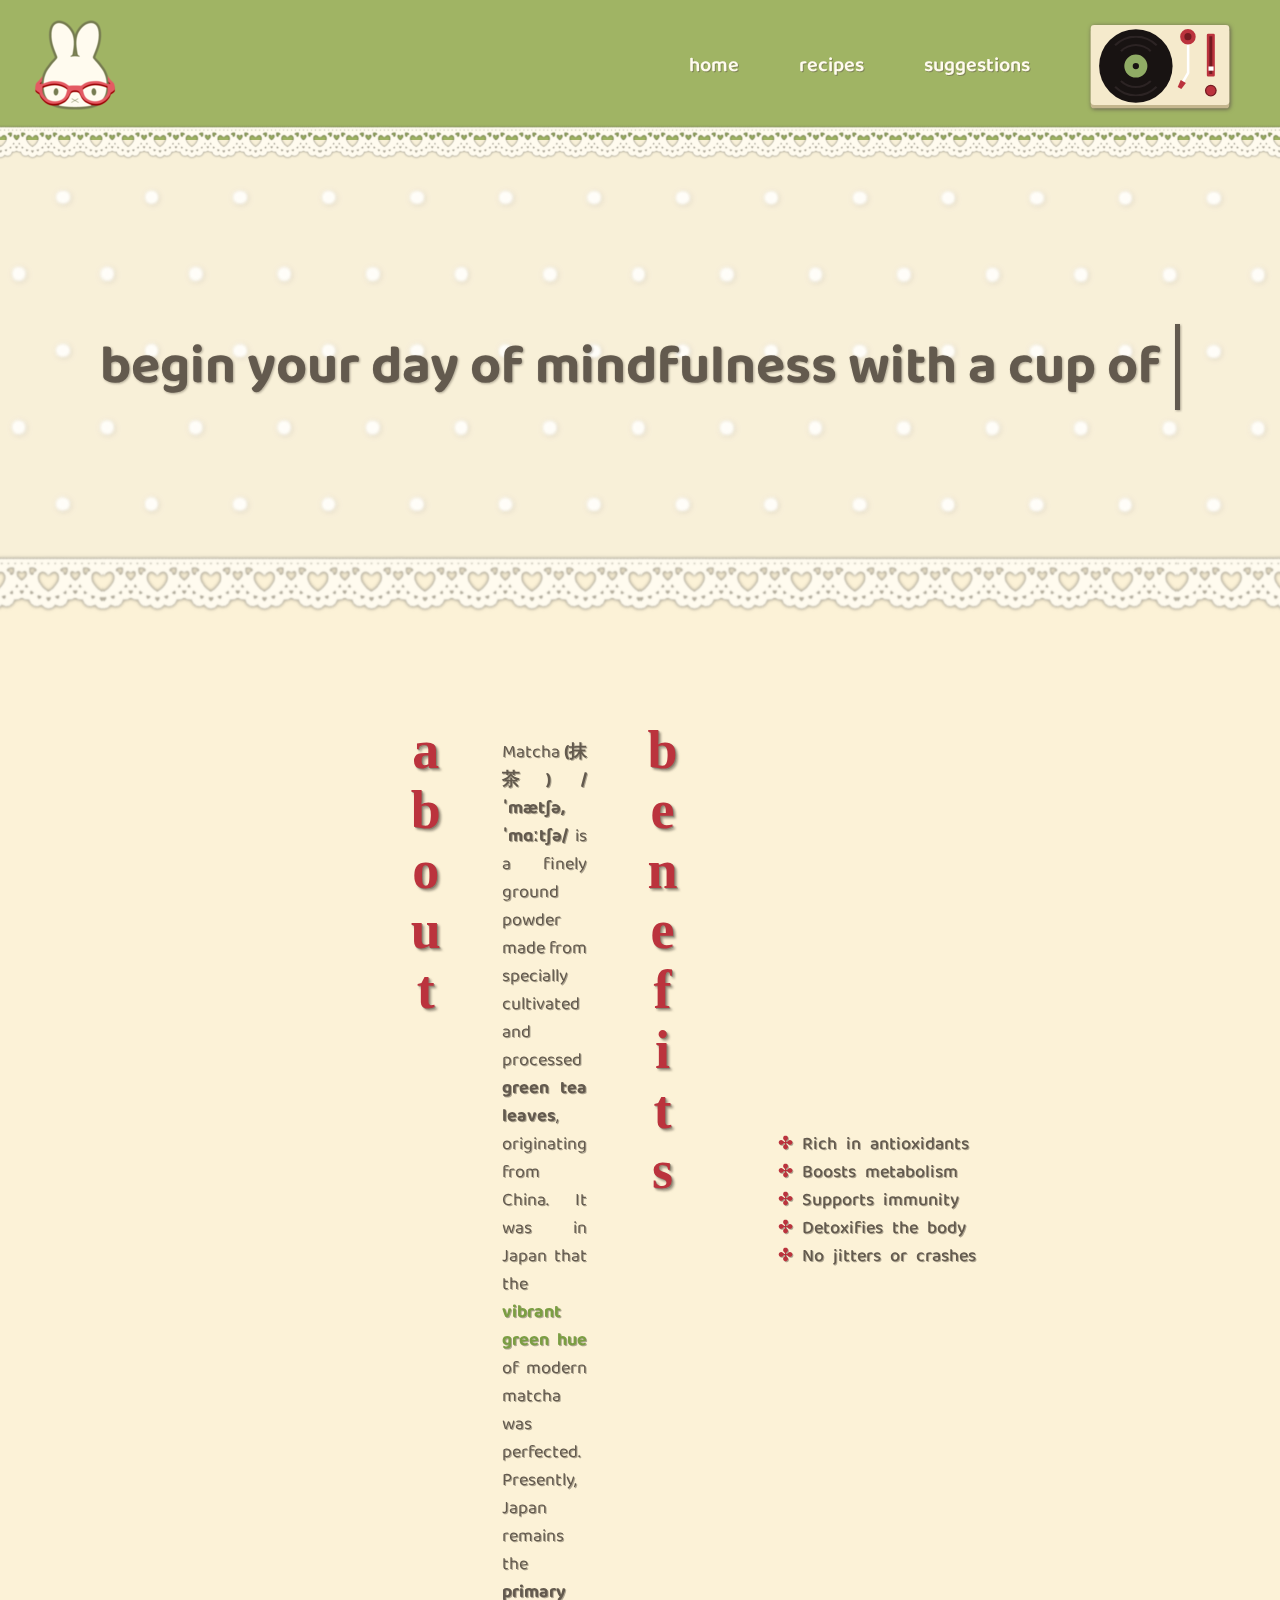
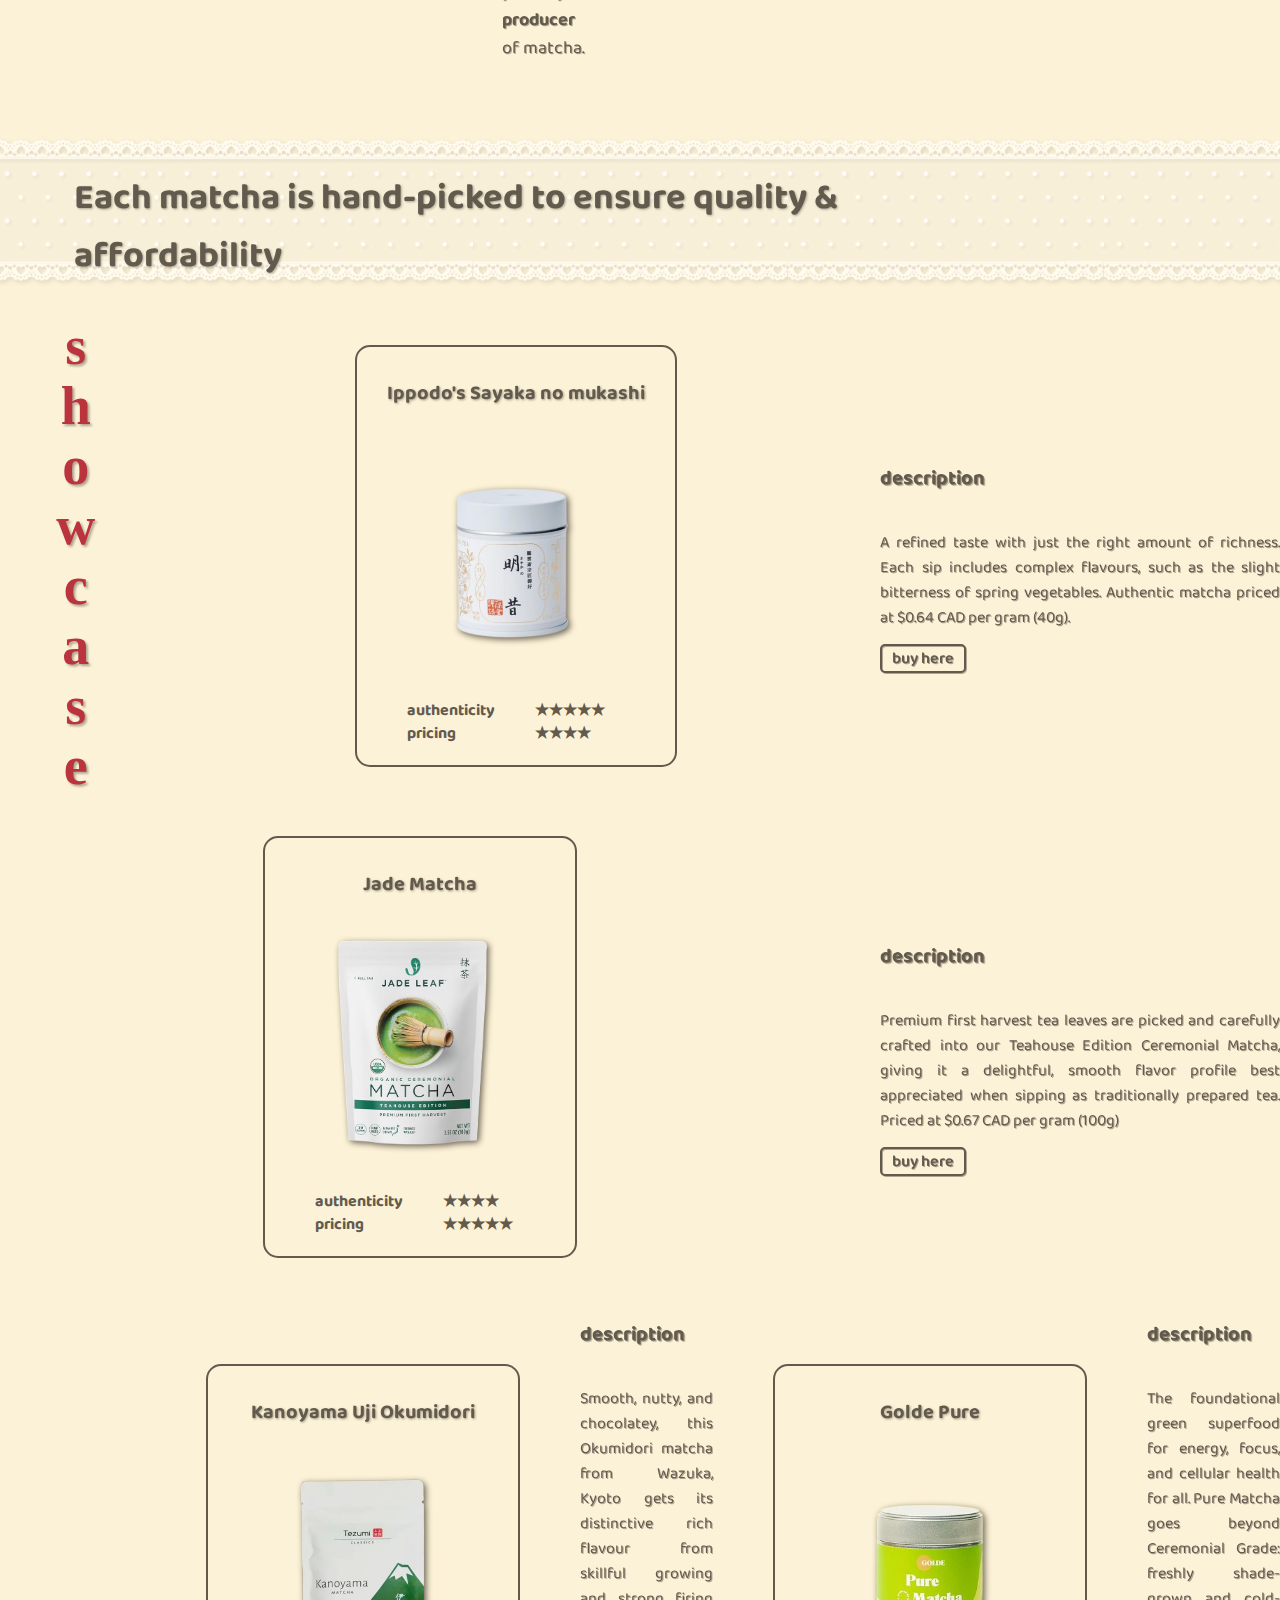
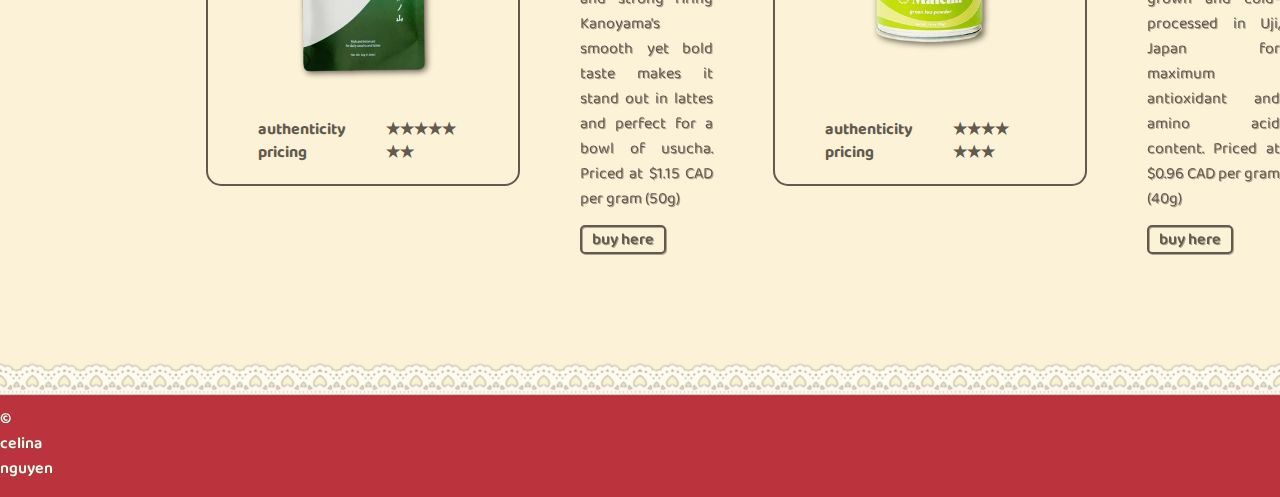
==== index.html @ a54052ea "Add hover effect to header right links" ====
<!DOCTYPE html>
<html lang="en">

    <head>
        <meta charset="utf-8">
        <title>Matcha Made . ݁₊ ⊹ . ݁˖ . ݁</title>
        <link rel="stylesheet" href="style.css">
        <link rel="stylesheet" href="record-player.css">
        <link href="https://fonts.googleapis.com/css2?family=Baloo+2:wght@400..800&display=swap" rel="stylesheet">
        <link href="https://fonts.googleapis.com/css2?family=Playfair+Display:ital,wght@0,400..900;1,400..900&display=swap" rel="stylesheet">
        <meta name="viewport" content="width=device-width, initial-scale=1.0">
    </head>
    
    <body>
        <!-- header -->
        <div class="header">
            <div class="left-items">
                <img class="logo" src="/assets/logo_red.png" alt="Logo of Matcha Made">
                <!-- record player -->
                 

            </div>
                    <div class="playerdiv">
                        <div class="player">
                            <div class="record">
                            <div class="label"></div>
                            </div>
                            <div class="tone-arm">
                            <div class="control"></div>
                            </div>
                            <button class="button"></button>
                            <div class="slider-container">
                                <!-- volume slider -->
                            <input type="range" class="slider" min="0" max="1" step="0.1" value="0.1"/>
                            </div>
                        </div>
                    </div>


                <audio loop class="my-song" src="/assets/ripples by bea (instrumental).mp3" preload="auto"></audio>
            
             <div class="right-links">
                <div class="home">
                    <a href="../index.html">home</a>
                </div>
                <div class="recipes">
                    <a href="../pages/recipes.html">recipes</a>
                </div>
                <div class="suggestions">
                    <a href="../pages/suggestions.html">suggestions</a>
                </div>
             </div>
            </div>
        </div>
        <div class="lace-trim-container"></div>

        <!-- main -->
            
            <div class="main">
                
            <p class="quote">begin your day of mindfulness with a cup of matcha ♥</p>
                <img class="dots" src="/assets/screen-tone.png">
                
                </div>
                <div class="midsection-lace"></div>
           
            <!-- about & benefits -->
             <div class="about-benefits">
                <div class="about-div"><h2>about</h2>
                        <div class="about"><p>Matcha <b>(抹茶) /ˈmætʃə, ˈmɑːtʃə/</b> is a finely ground powder made from specially cultivated 
                        and processed <b>green tea leaves</b>, originating from China. It was in Japan that the  
                        <span class="color: greenText"><b>vibrant green hue</b></span> of modern matcha was perfected. Presently, Japan remains the <b>primary producer</b> of matcha.</p></div>
                    </div>
                    <div class="benefits-div"><h2>benefits</h2>
                        <div class="listBenefits">
                            <ul>
                                <div class = "hover-container">
                                    <li class = "hover-text">Rich in antioxidants</li>
                                    <div class = "hover-description"><p>Matcha contains high levels of <b>catechins</b>, 
                                        specifically EGCG, which <b>reduces risk of chronic diseases</b> by protecting cell damage.</p>
                                    </div>
                                </div>
                                <div class = "hover-container">
                                    <li class = "hover-text">Boosts metabolism</li>
                                    <div class = "hover-description"><p>Due to its high concentration of <b>catechins (EGCG)</b>, matcha
                                        has shown to increase <b>metabolic rate</b>. Studies suggests that matcha increases
                                        calorie burning by <b>10%-40%</b>.</p>
                                    </div>
                                </div>
                                <div class = "hover-container">
                                    <li class = "hover-text">Supports immunity</li>
                                    <div class = "hover-description"><p>Its abundance of antioxidants <b>reduces inflammation</b>,
                                        and protect against infections. EGCG has <b>antimicrobial properties</b> which inhibits
                                        the growth of bacteria and viruses.</p>
                                    </div>
                                </div>
                               <div class = "hover-container">
                                    <li class = "hover-text">Detoxifies the body</li>
                                    <div class = "hover-description"><p><b>Our body is a temple</b>; Being shade-grown,
                                        matcha leaves contain <b>chlorophyll</b> which aids the body removing 
                                        harmful toxins.</p>
                                    </div>
                                </div>
                                <div class = "hover-container">
                                    <li class = "hover-text">No jitters or crashes</li>
                                    <div class = "hover-description"><p>The caffeine in a cup of matcha
                                        is <b>released gradually</b>, allowing for an <b>even and prolonged release of energy</b>.
                                        As well as containing <b>L-theanine</b>, it promotes <b>relaxation</b> and <b>counterbalance</b> 
                                        the stimulating effects of caffeine, preventing a crash.
                                    </p>
                                    </div>
                                </div>
                            </div>
                        </ul>
                    </div>
            </div>
        </div> 
    </div>
    <div class="quote-in-lace">
        <div class="lace-label"></div>
        <p class="main2">Each matcha is hand-picked to ensure quality & affordability</p>
        </div>
        
        
        <!-- showcase -->
         <div class="showcase">
            <div class="showcase-div"><h2>showcase</h2>
                <!-- product container starts-->
            <div class="container">
                <div class="attributes">
                    <div class="product-name"><p>Ippodo's Sayaka no mukashi</p></div>
                    <img class="matcha" src="/assets/ippodo-sayaka-no-mukashi.png" width="250" height="auto" alt="40g of ippodo sayaka no mukashi">
                    <div class="stats-and-stars">
                        <div class="stats">
                            <p>authenticity</p>
                            <p>pricing</p>
                        </div>
                        <div class="stars">
                            <p>★★★★★</p>
                            <p>★★★★</p>
                        </div>       
                    </div>
                </div>
            </div>
                <div class="matcha-description">
                    <div class="description-title"><p><b>description</p></b></div>
                    <div class="description">
                        <p>A refined taste with just the right amount of richness. 
                            Each sip includes complex flavours, such as the slight bitterness of 
                            spring vegetables. Authentic matcha priced at $0.64 CAD per gram (40g).
                        </p>
                    </div>
                    <div class="buy">
                        <a href="https://global.ippodo-tea.co.jp/collections/matcha/products/matcha103644" target="_blank"  rel="noopener noreferrer">buy here</a>
                    </div>
                </div>
                <!-- product container ends -->
                 <!-- product 2 container starts-->
            <div class="container">
                <div class="attributes">
                    <div class="product-name"><p>Jade Matcha</p></div>
                    <img class="matcha" src="/assets/jade-leaf-matcha.png" alt="jade matcha"width="250" height="auto">
                    <div class="stats-and-stars">
                        <div class="stats">
                            <p>authenticity</p>
                            <p>pricing</p>
                        </div>
                        <div class="stars">
                            <p>★★★★</p>
                            <p>★★★★★</p>
                        </div>       
                    </div>
                </div>
            </div>
                <div class="matcha-description">
                    <div class="description-title"><p><b>description</p></b></div>
                    <div class="description">
                        <p>Premium first harvest tea leaves are picked and carefully crafted 
                            into our Teahouse Edition Ceremonial Matcha, giving it a delightful, 
                            smooth flavor profile best appreciated when sipping as traditionally 
                            prepared tea. Priced at $0.67 CAD per gram (100g)</p>
                    </div>
                    <div class="buy">
                        <a href="https://www.amazon.ca/Jade-Leaf-Matcha-Green-Powder/dp/B0842CZ2XX/ref=sr_1_5?dib=eyJ2IjoiMSJ9.[base64].jXIRJi3l_YTGMRkUQ04nAOIEopFW9XgrKDy7PlJ4DF0&dib_tag=se&keywords=Akira%2BMatcha%2B30g%2B-%2BOrganic%2BPremium%2BCeremonial%2BJapanese%2BMatcha%2BGreen%2BTea%2BPowder%2B-%2BFirst%2BHarvest%2B-%2BZero%2BSugar%2B-%2BUSDA%2Band%2BJAS%2BCertified&linkCode=gs3&qid=1728578984&sr=8-5&th=1" target="_blank" rel="noopener noreferrer">buy here</a>
                    </div>
                </div>
                <!-- product 2 container ends -->

                <!-- ROW 2 -->

                 <!-- product 3 container starts-->
            <div class="row-2">
                <div class="container">
                    <div class="attributes">
                        <div class="product-name"><p>Kanoyama Uji Okumidori</p></div>
                        <img class="matcha" src="/assets/kanoyama-uji-okumidori-matcha.png" alt="kanoyama uji okumidori"width="250" height="auto">
                        <div class="stats-and-stars">
                            <div class="stats">
                                <p>authenticity</p>
                                <p>pricing</p>
                            </div>
                            <div class="stars">
                                <p>★★★★★</p>
                                <p>★★</p>
                            </div>       
                        </div>
                    </div>
                </div>
                <div class="matcha-description">
                    <div class="description-title"><p><b>description</p></b></div>
                    <div class="description">
                        <p>Smooth, nutty, and chocolatey, this Okumidori matcha from Wazuka, 
                            Kyoto gets its distinctive rich flavour from skillful growing and strong firing
                            Kanoyama's smooth yet bold taste makes it stand out in lattes and perfect for a bowl of usucha.
                            Priced at $1.15 CAD per gram (50g)</p>
                    </div>
                    <div class="buy">
                        <a href="https://www.tezumi.com/collections/matcha/products/kanoyama-matcha?variant=41607180943527" target="_blank" rel="noopener noreferrer">buy here</a>
                    </div>
                </div>
                <!-- product 3 container ends -->
                 <!-- product 4 container starts-->
            <div class="container">
                <div class="attributes">
                    <div class="product-name"><p>Golde Pure</p></div>
                    <img class="matcha" src="/assets/golde-pure.png" width="250" height="auto">
                    <div class="stats-and-stars">
                        <div class="stats">
                            <p>authenticity</p>
                            <p>pricing</p>
                        </div>
                        <div class="stars">
                            <p>★★★★</p>
                            <p>★★★</p>
                        </div>       
                    </div>
                </div>
            </div>
                <div class="matcha-description">
                    <div class="description-title"><p><b>description</p></b></div>
                    <div class="description">
                        <p>The foundational green superfood for energy, focus, and cellular 
                            health for all. Pure Matcha goes beyond Ceremonial Grade: 
                            freshly shade-grown and cold-processed in Uji, Japan for maximum 
                            antioxidant and amino acid content. Priced at $0.96 CAD per gram (40g)

                        </p>
                    </div>
                    <div class="buy">
                        <a href="https://golde.co/products/new-pure-matcha?variant=39780490903621" target="_blank" rel="noopener noreferrer">buy here</a>
                    </div>
                </div>
            </div>
                <!-- product 4 container ends -->
                 
                 
            </div>        
        </div>
        <div class="lace-trim-footer-container"></div>
        <script src="script.js"></script>
        <!-- footer -->
            <div class="footer">
                    <div class="copyright">
                        <p>© celina nguyen</p>
                    </div>
                    <div class="madewithlove">
                        <p>made with love</p>
                    </div>
                    
            </div>
            
    </body>  
</html>
---- style.css ----
.red{
    color: #bb333d;
}
.green{
    color: #a0b464;
}
.greenText{
    color: #7b9e43;
}
.beige{
    color: #FCF2D7;
}
.brown{
    color: #635A4E;
}
.offWhite{
    color: #FFFBEF;
}

body {
    height: 100vh;
    width: 100vw;
    margin: 0;
    display: flex;
    flex-direction: column;
    font-family: 'Baloo 2', sans-serif;
    background-color: #FCF2D7;
    color: #635A4E;

    /* hides horizontal scroll bar */
    overflow-x: hidden;
    
}

/* titles for about/benefits/showcase */
h2 {
    color: #bb333d;
    font-family: 'Cormorant Garamond';
    font-size: 54px;
    writing-mode: vertical-rl;
    text-orientation: upright;
    filter: drop-shadow(2px 2px 1px #635a4e81);

}

/* green header with logo and links */
.header{
    display: flex;
    justify-content: space-between;
    align-items: center;
    background-color: #a0b464;
    padding-bottom: 10px;
    max-height: 130px;

}

.playerdiv {
    position: absolute;
    right: 120px;
}

.logo {
    height: auto;
    width: 90px;
}

.left-items{
    padding: 0;
    display: flex;
    margin: 30px;
    justify-content: space-between;
}

.right-links{
    padding-right: 200px;
    margin: 50px;
    display: flex;
    gap: 60px;
    font-size: 20px;
    justify-content: center;
    filter: drop-shadow(1px 1px 0.5px #635a4e81);

    
}

.lace-trim-container {
    display: flex;
    align-items: center;
    justify-content: center;
    margin-top: -18px;
    z-index: 2;

}

.dots {
    display: flex;
    align-items: center;
    justify-content: center;
    transform: translate(0, -51%);
    
    filter: drop-shadow(1px 1px 2px #635a4e3b);
    z-index: -20;
    
}

.dots img {
    width: 117%;
    height: auto;
}

.midsection-lace {
    display: flex;
    align-items: center;
    justify-content: center;
    z-index: 1;

    height: auto;
    max-width: 100%;
    margin-top: -120px;
    margin-bottom: 90px;
}


.lace-trim-footer-container {
    display: flex;
    align-items: center;
    justify-content: center;
    margin-bottom: -10px;
    z-index: 1;

}


.midsection-lace img {
    max-width: 100%;
    height: auto;

}

.lace-trim-container img,
.lace-trim-footer-container img {
    max-width: 100%;
    height: auto;
    display: block;
    overflow: hidden;
}


/* big quote area (midsection?) */
.main {
    font-size: 54px;
    margin: 100px;
    flex-wrap: wrap;
    display: flex;
    justify-content: center;
    font-weight: bold;
    max-height: 300px;
}

.quote-in-lace {
    display: flex;
    justify-content: center;
    align-items: center;
    font-size: 36px;
    font-weight: 700;
    
}

.lace-label {
    width: 25%;
    height: auto;
}

.lace-label {
    display: flex;
    align-items: center;
    justify-content: center;
    
    
    filter: drop-shadow(2px 2px 2px #635a4e31);
    z-index: -20;
    

}

.main2 {
    justify-content: center;
    align-items: center;
    display: flex;

    transform: translate(-25%, 25%);
    filter: drop-shadow(1px 1px 1px #635a4e81);
}

.quote {
    display: inline-block;
    text-align: center;
    filter: drop-shadow(1px 1px 1px #635a4e81);
}

.quote {
    display: inline-block;
    width: fit-content;
    padding-right: 5px;
    white-space: nowrap;
    overflow: hidden;
    border-right: 5px solid #635A4E;
    animation: 
        typing 3.8s,
        cursor 0.8s step-end infinite alternate;
}

@keyframes cursor {
    50% { border-color: transparent; } 
}
@keyframes typing {
    from { width: 0%; }
    to { width: 76%; }
}

a {
    font-weight: 600;
    text-decoration: none;
    color: #FFFBEF;
    
}

.right-links div {
    position: relative;
    overflow: hidden;
}
.home a::before,
.recipes a::before,
.suggestions a::before {
    content: "";
    position: absolute;
    width: 100%;
    height: 2px;
    border-radius: 4px;
    background-color: #FFFBEF;
    bottom: 0;
    left: 0;
    transform-origin: right;
    transform: scaleX(0);
    transition: transform 300ms ease-in-out;
    filter: drop-shadow(1px 1px 0.5px #635a4e81);

}

.home a:hover::before,
.recipes a:hover::before,
.suggestions a:hover::before {
    transform-origin: left;
    transform: scaleX(1);
}

.home a:hover, 
.recipes a:hover, 
.suggestions a:hover {
    color: #FFFBEF;
    position: relative; /* Ensure pseudo-element positioning works */
}




/* list customization */

ul {
    list-style-position: outside;
    word-spacing: 5px;
    font-size: 18px;
    list-style: none;
    
}

/* before item list */
ul li::before {
    content: "✤ ";
    color: #bb333d;
    width: 1em;

}

/* hover text transition */
.hover-container {
    position: relative;
    width: 200px;
    overflow: hidden;
}

.hover-description {
    max-height: 0;
    overflow: hidden;
    transition: max-height 1.4s ease;
    text-align: justify; 

    
}

.hover-text {
    font-weight: 500;
    cursor: pointer;
    font-size: 18px;
}

.hover-container:hover .hover-description {
    max-height: 500px;
}

/* about and benefits   */
.about-benefits {

    display: flex;
    justify-content: space-around;
    padding-right: 150px;
    padding-left: 150px;
    gap: 0;
    filter: drop-shadow(1px 1px 0.5px #635a4e81);

}

.about-div {
    margin: auto;
    display: flex;
    max-width: 500px;
    margin-left: 200px;
}
.benefits-div {
    margin-right: 400px;
    display: flex;
    max-width: 1000px;
}

.listBenefits {
    display: flex;
    margin: auto;
    justify-content: center;

}

.about {
    margin: auto;
    text-align: justify; 
    font-size: 18px;
    
}

/* container for matcha */

.showcase {
    display: flex;
    justify-content: space-around;
    margin-bottom: 100px;
    
}

.showcase-div {
    margin-inline-end: auto;
    display: flex;
    gap: 40px;
    align-items: center;

    max-width: 1800px;
    flex-wrap: wrap;
    
}

.matcha-description {
    display: flex;
    justify-content: center;
    align-items: left;
    flex-direction: column;
    filter: drop-shadow(1px 1px 0.5px #635a4e81);

    
    
}
.container {
    display: flex;
    margin: auto;
    align-items: center;
}

.row-2 {
    padding-left: 206px;
    display: flex;
    margin: auto;
    align-items: center;
    gap: 60px;
    max-width: 1800px;

}

.product-name{
    text-align: center;
    width: 100%;
    font-weight: bold;
    font-size: 20px;
    display: flex;
    justify-content: center;
    flex-wrap: wrap;
    filter: drop-shadow(1px 1px 1px #635a4e81);
    
}

.matcha {
    /* (offset-x offset-y blur-radius) */
    filter: drop-shadow(2px 2px 3px #635A4E);
}
.attributes {
    padding-top: 10px;
    padding-left: 30px;
    padding-right: 30px;
    border: 2px solid #635A4E;
    border-radius: 15px;
    display: flex;
    justify-content: center;
    flex-direction: column;
    max-width: 200px;
    max-width: 100%;
}

.stats-and-stars {
    display: flex;
}
.stats,
.stars {
    display: flex;
    flex-direction: column;
    padding: 20px;
}

.stats p,
.stars p {
    /* adjusts top and bottom margin negatively */
    margin: -1px 0; 
    font-weight: bold;
}



.description-title {
    display: flex;
    font-size: 20px;
    filter: drop-shadow(1px 1px 0.5px #635a4e81);
}

.description {
    display: flex;
    justify-content: center;
    flex-wrap: wrap;
    max-width: 400px;
    text-align: justify;
    
}

.buy a {
    color: #635A4E;
    border: 2px solid #635A4E;
    max-width: 100px;
    border-radius: 5px;
    text-align: center;

    padding: 0 10px;
}
/* footer */
.footer{
    display: flex;
    font-weight: 600;
    gap: 1500px;
    justify-content: space-around;
    align-items: center;
    background-color: #bb333d;
    width: 100%;
    color: #FFFBEF;
}

.copyright,
.madewithlove {
    filter: drop-shadow(1px 1px 0.5px #635a4e81);
}
---- record-player.css ----
.playerdiv {
    transform: scale(0.42);
    transform-origin: top left;
    filter: drop-shadow(2px 2px 5px #635A4E);

}


.player {
  background-color: #f5eacc;
  width: 330px;
  height: 190px;
  position: absolute;
  transform: translate(-50%, -50%);
  left: 50%;
  top: 50%;
  border-radius: 8px;
  box-shadow: 0 8px 0 0 #c4b68e;
}
.record {
  height: 175px;
  width: 175px;
  background-color: #181312;
  border-radius: 50%;
  position: absolute;
  top: 10px;
  left: 20px;
  display: flex;
  align-items: center;
  justify-content: center;
}
.record:before,
.record:after {
  position: absolute;
  content: "";
  border: 5px solid transparent;
  border-top-color: #2c2424;
  border-bottom-color: #2c2424;
  border-radius: 50%;
}
.record:before {
  height: 135px;
  width: 135px;
}
.record:after {
  height: 95px;
  width: 95px;
}
.label {
  background-color: #181312;
  height: 15px;
  width: 15px;
  border: 20px solid #90ac65;
  border-radius: 50%;
}
.tone-arm {
  height: 90px;
  width: 6px;
  background-color: #ffffff;
  position: absolute;
  top: 25px;
  right: 95px;
  transition: 1s;
  transform-origin: top;
}
.control {
  background-color: #741b21;
  height: 17px;
  width: 17px;
  border: 10px solid #bb333d;
  border-radius: 50%;
  position: absolute;
  top: -16px;
  left: -16px;
}
.tone-arm:before {
  content: "";
  height: 40px;
  width: 6px;
  background-color: #ffffff;
  position: absolute;
  transform: rotate(30deg);
  bottom: -36px;
  right: 10px;
}
.tone-arm:after {
  content: "";
  position: absolute;
  height: 0;
  width: 10px;
  border-top: 18px solid #bb333d;
  border-left: 2px solid transparent;
  border-right: 2px solid transparent;
  top: 108px;
  right: 12.5px;
  transform: rotate(30deg);
}
.button {
  height: 28px;
  width: 28px;
  background-color: #bb333d;
  border-radius: 50%;
  position: absolute;
  bottom: 20px;
  right: 30px;
  border: none;
  border: 3.5px solid #741b21;
  outline: none;
  cursor: pointer;
}
.slider {
  -webkit-appearance: none;
  appearance: none;
  transform: rotate(-90deg);
  width: 90px;
  height: 7px;
  position: absolute;
  left: 233px;
  top: 60px;
  background-color: #741b21;
  outline: none;
  border-radius: 3px;
  border: 6px solid #bb333d;
}
.slider::-webkit-slider-thumb {
  -webkit-appearance: none;
  appearance: none;
  width: 10px;
  height: 12px;
  background-color: #ffffff;
  cursor: pointer;
}
.play {
  transform: rotate(30deg);
  transform-origin: top;
  transition: 1s;
}
.on {
  animation: spin 3s 1s linear infinite;
}
@keyframes spin {
  100% {
    transform: rotate(360deg);
  }
}
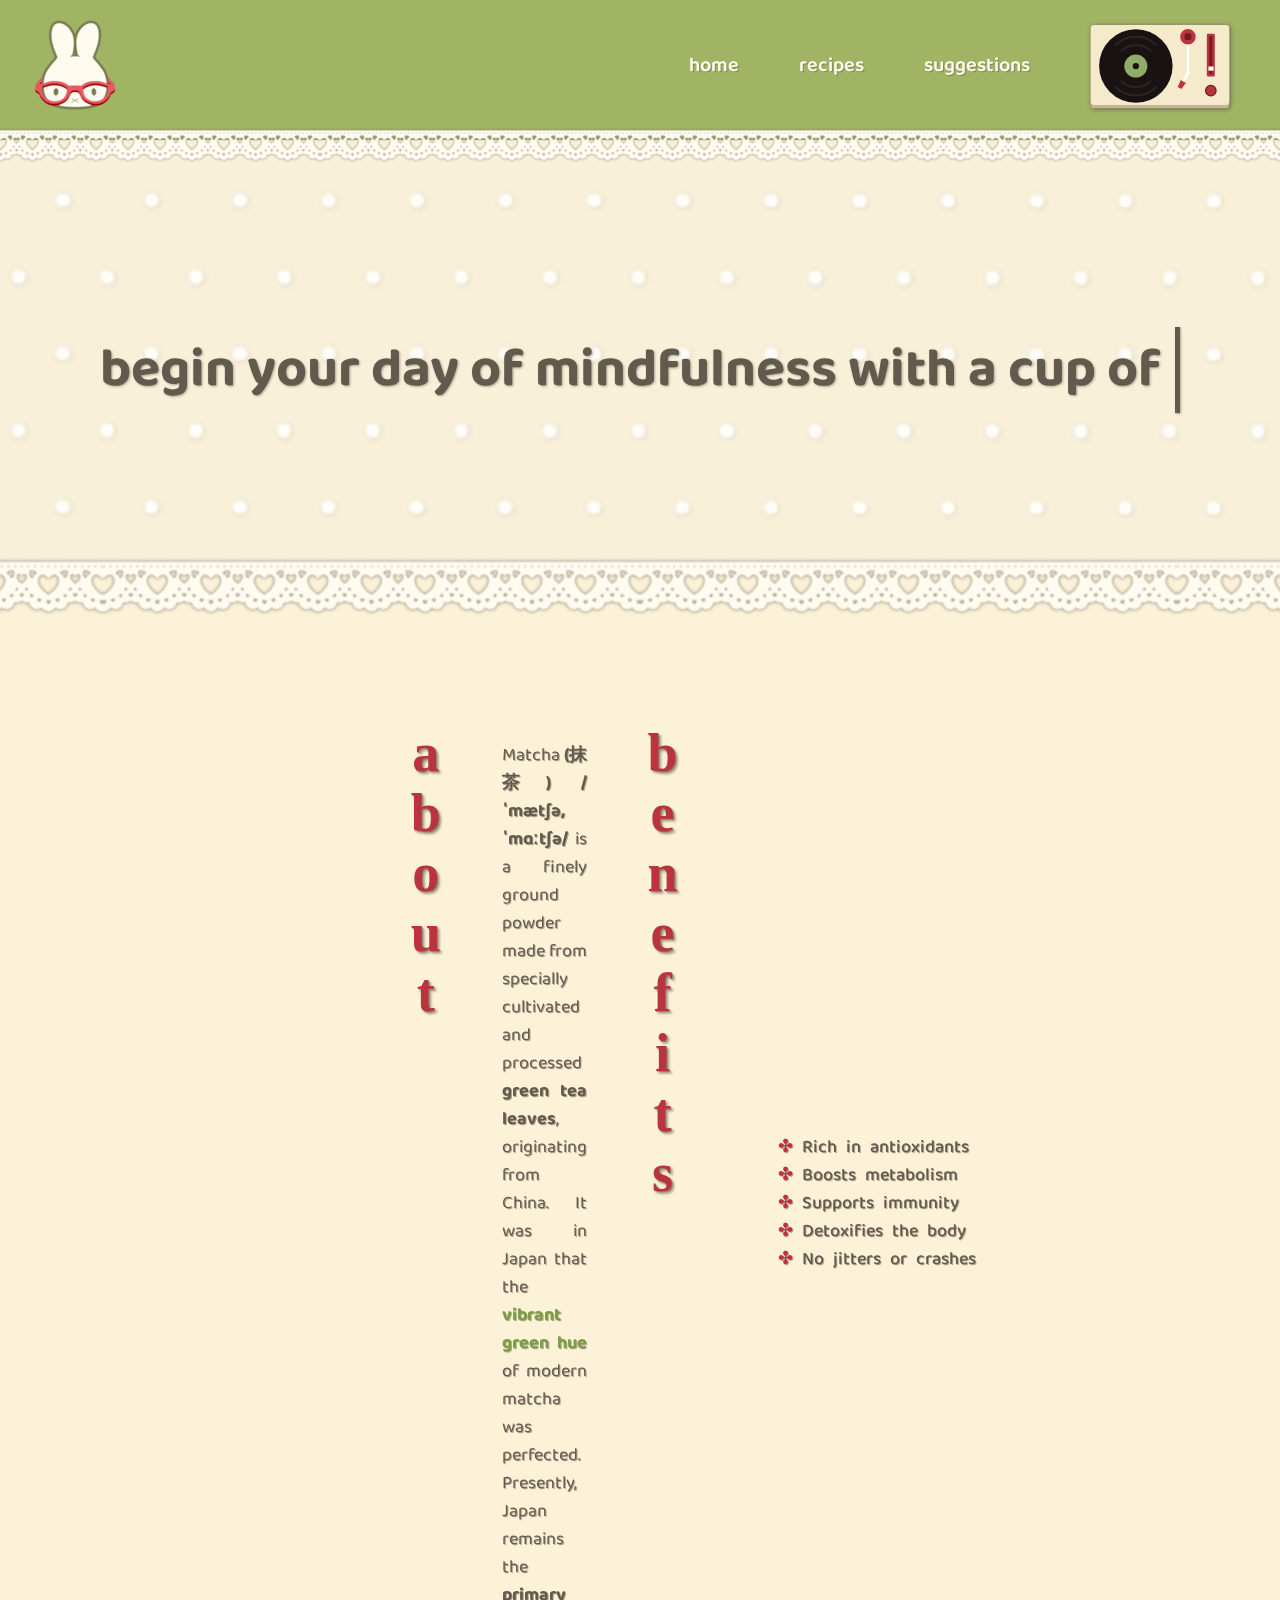
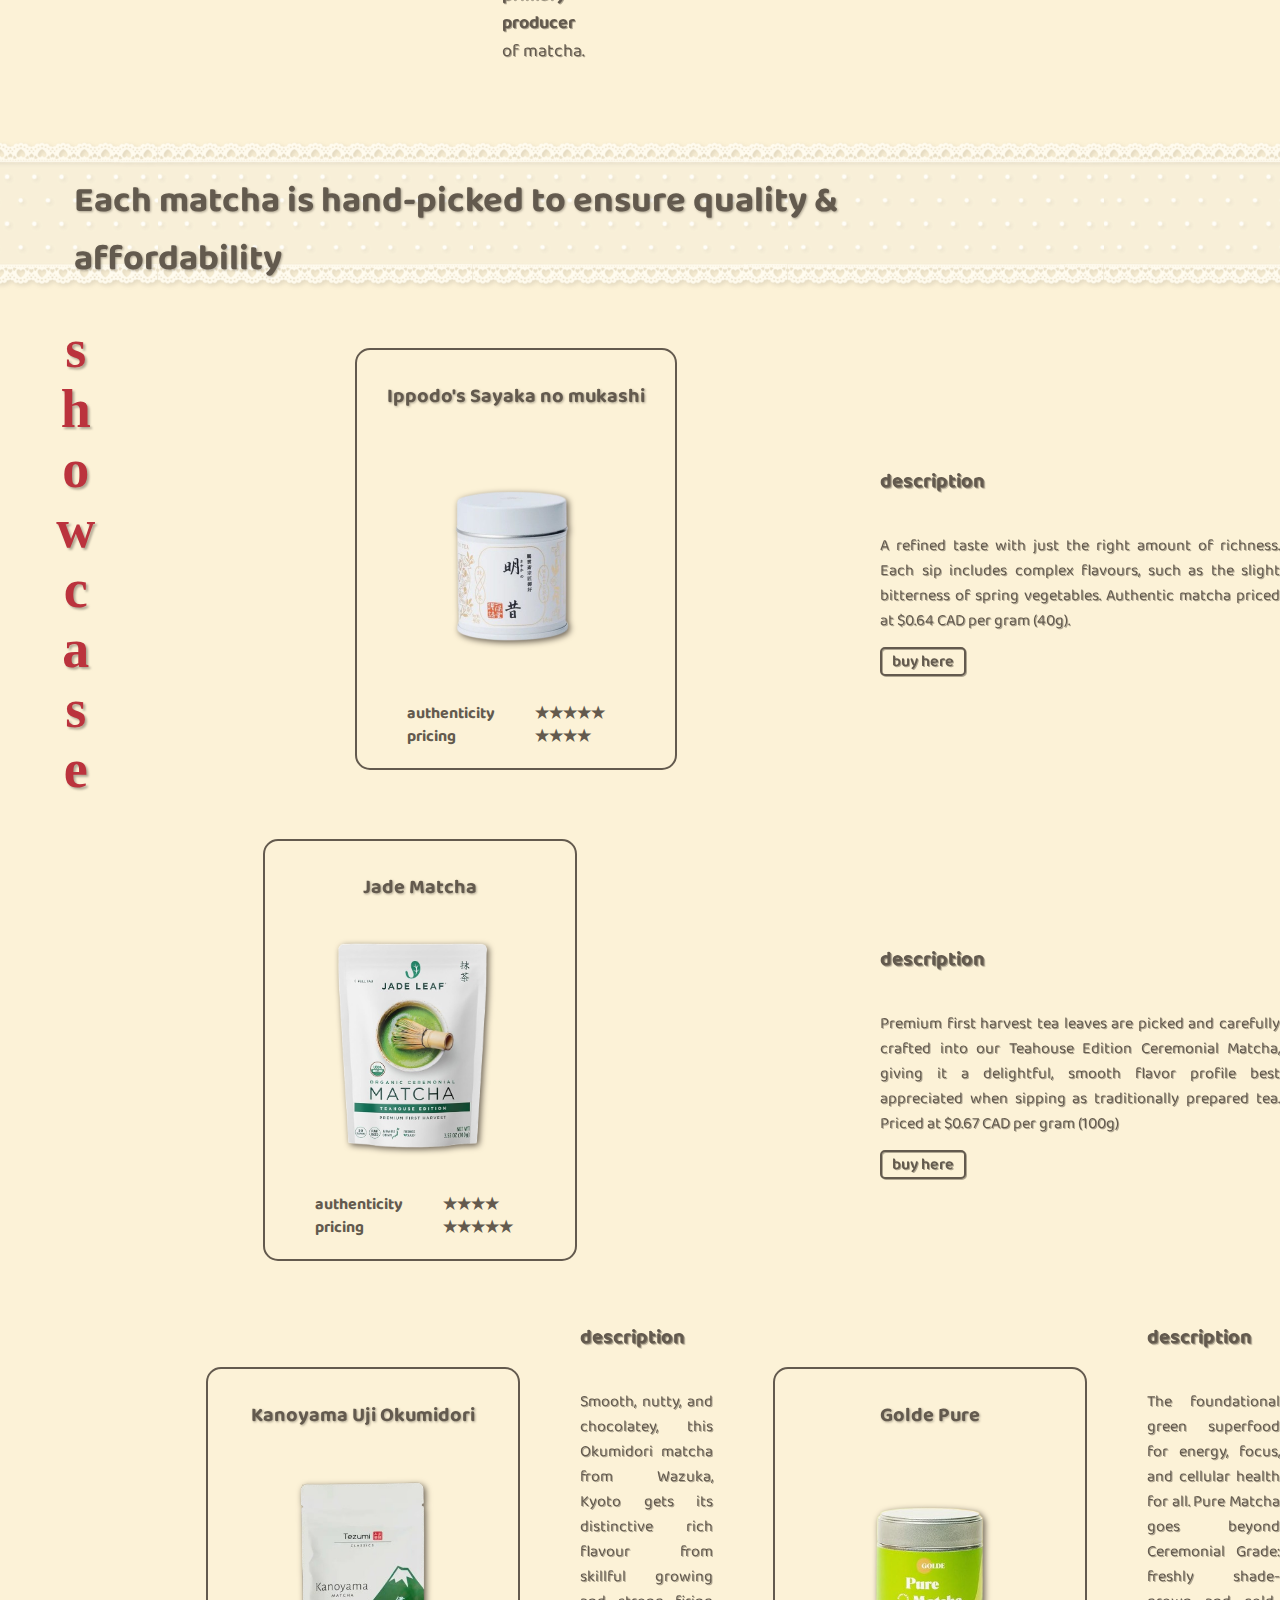
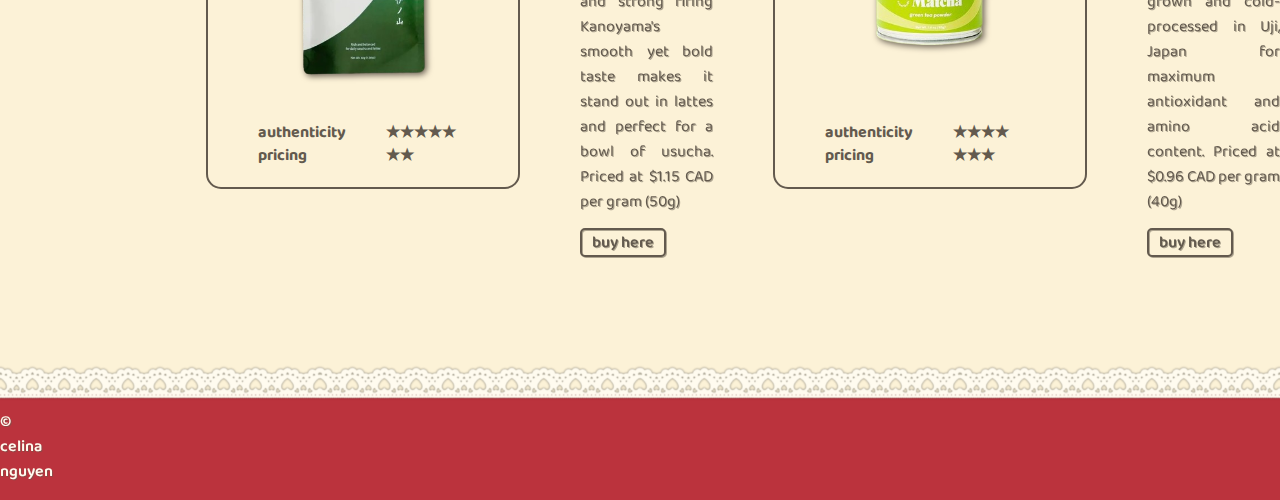
==== commit 3e55ac0a: "Add index skeleton to suggestions" ====
--- a/index.html
+++ b/index.html
@@ -2,7 +2,8 @@
 <html lang="en">
 
     <head>
-        <meta charset="utf-8">
+        <meta charset="UTF-8">
+        <meta name="viewport" content="width=device-width, initial-scale=1.0">
         <title>Matcha Made . ݁₊ ⊹ . ݁˖ . ݁</title>
         <link rel="stylesheet" href="style.css">
         <link rel="stylesheet" href="record-player.css">
--- a/style.css
+++ b/style.css
@@ -87,7 +87,7 @@
     display: flex;
     align-items: center;
     justify-content: center;
-    margin-top: -18px;
+    margin-top: -15px;
     z-index: 2;
 
 }
@@ -235,8 +235,8 @@
     content: "";
     position: absolute;
     width: 100%;
-    height: 2px;
-    border-radius: 4px;
+    height: 2.5px;
+    border-radius: 10px;
     background-color: #FFFBEF;
     bottom: 0;
     left: 0;
@@ -258,7 +258,6 @@
 .recipes a:hover, 
 .suggestions a:hover {
     color: #FFFBEF;
-    position: relative; /* Ensure pseudo-element positioning works */
 }
 
 
@@ -454,6 +453,10 @@
     text-align: justify;
     
 }
+.buy {
+    position: relative;
+    display: inline-block; 
+}
 
 .buy a {
     color: #635A4E;
@@ -461,9 +464,39 @@
     max-width: 100px;
     border-radius: 5px;
     text-align: center;
-
     padding: 0 10px;
-}
+    
+    position: relative;
+    z-index: 1;
+    transition: 300ms;
+
+    transition: 300ms;
+}
+
+.buy a::before {
+    content: '';
+    position: absolute;
+    width: 100%;
+    height: 100%; 
+    background: #635A4E; 
+    top: 0;
+    left: 0;
+    z-index: -1; 
+    transition: transform 500ms ease; 
+    transform-origin: right; 
+    transform: scaleX(0); 
+}
+
+.buy a:hover::before {
+    transform-origin: left;
+    transition: transform 500ms ease;
+    transform: scaleX(1);
+}
+
+.buy a:hover {
+    color: #FCF2D7;
+}
+
 /* footer */
 .footer{
     display: flex;
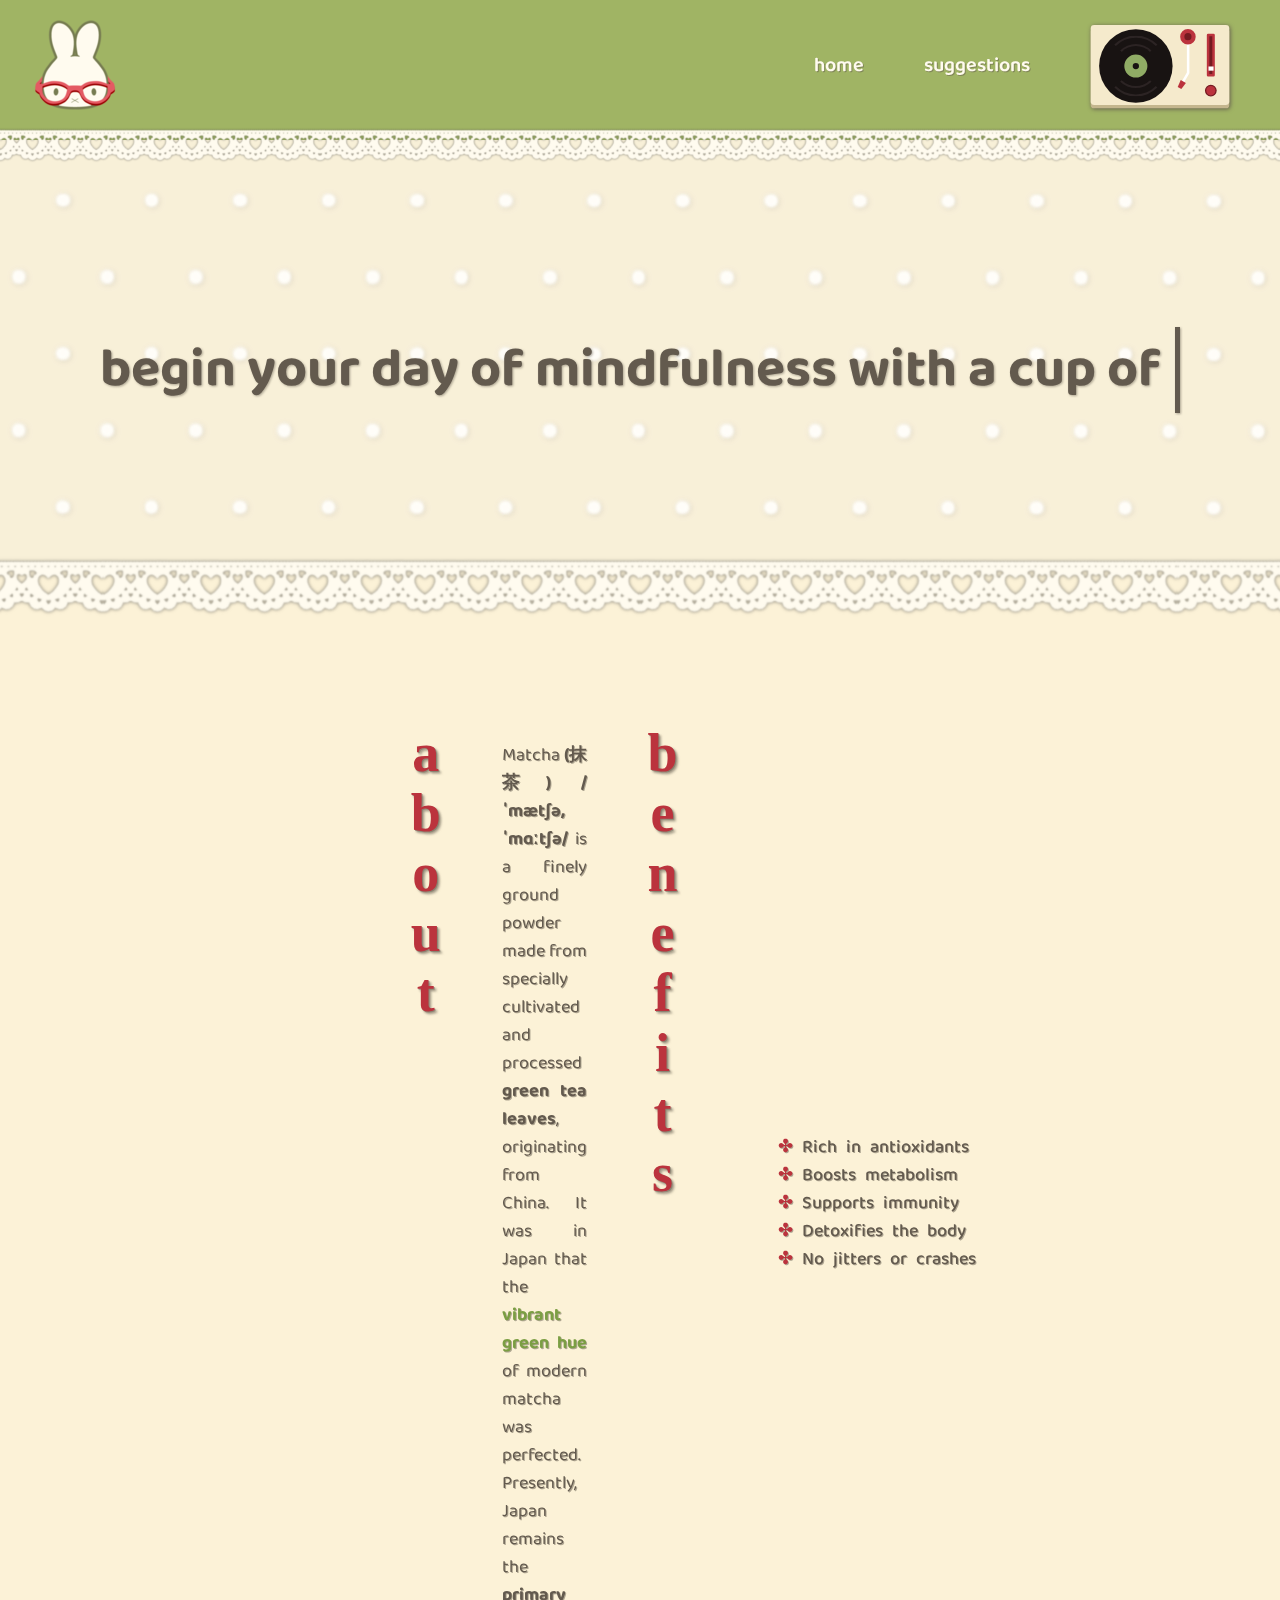
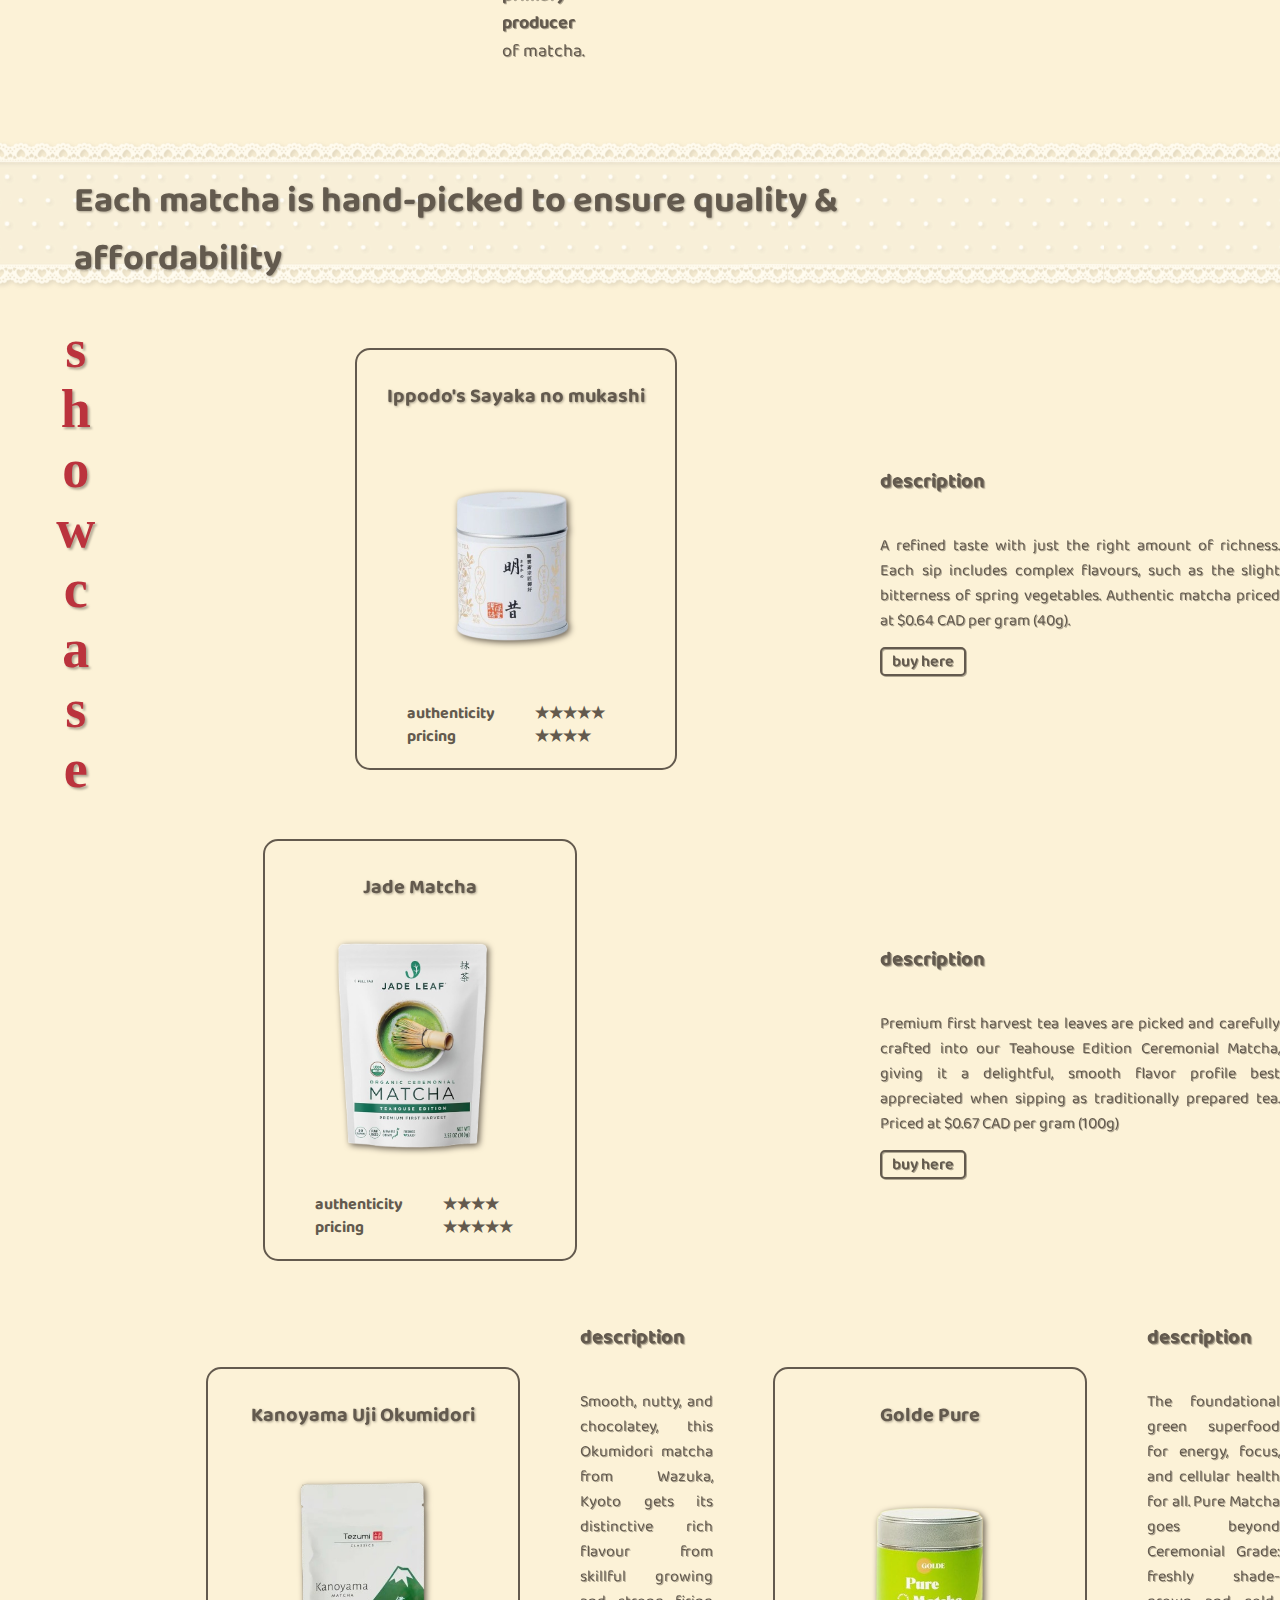
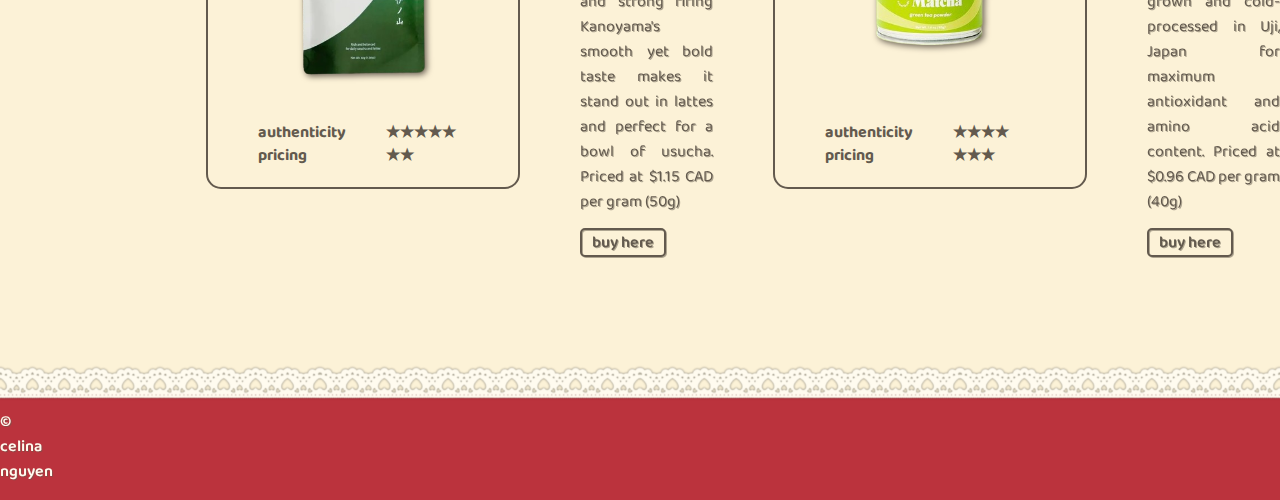
==== commit fd2ebb9f: "Remove recipes page" ====
--- a/index.html
+++ b/index.html
@@ -43,9 +43,6 @@
              <div class="right-links">
                 <div class="home">
                     <a href="../index.html">home</a>
-                </div>
-                <div class="recipes">
-                    <a href="../pages/recipes.html">recipes</a>
                 </div>
                 <div class="suggestions">
                     <a href="../pages/suggestions.html">suggestions</a>
--- a/style.css
+++ b/style.css
@@ -230,7 +230,6 @@
     overflow: hidden;
 }
 .home a::before,
-.recipes a::before,
 .suggestions a::before {
     content: "";
     position: absolute;
@@ -248,14 +247,12 @@
 }
 
 .home a:hover::before,
-.recipes a:hover::before,
 .suggestions a:hover::before {
     transform-origin: left;
     transform: scaleX(1);
 }
 
 .home a:hover, 
-.recipes a:hover, 
 .suggestions a:hover {
     color: #FFFBEF;
 }
@@ -513,3 +510,45 @@
 .madewithlove {
     filter: drop-shadow(1px 1px 0.5px #635a4e81);
 }
+
+/* SUGGESTTIONS */
+
+.form-div {
+    display: flex;
+    flex-direction: column;
+    justify-content: center;
+    align-items: center;
+    text-align: left;
+    padding: 100px;
+    gap: 10px;
+    font-weight: 600;
+    font-size: 17px;
+}
+
+.form-div p {
+    font-size: 22px;
+}
+
+.form-container {
+    gap: 10px;
+    display: flex;
+    flex-direction: column;
+}
+
+.customize-submit {
+    margin-top: 15px;
+    background-color: #FCF2D7;
+    color: #635A4E;
+    border: 2px solid #635A4E;
+    max-width: 100px;
+    border-radius: 5px;
+    text-align: center;
+    padding: 4px 20px;
+    font-weight: bold;
+    cursor: pointer;
+    
+
+
+}
+
+
